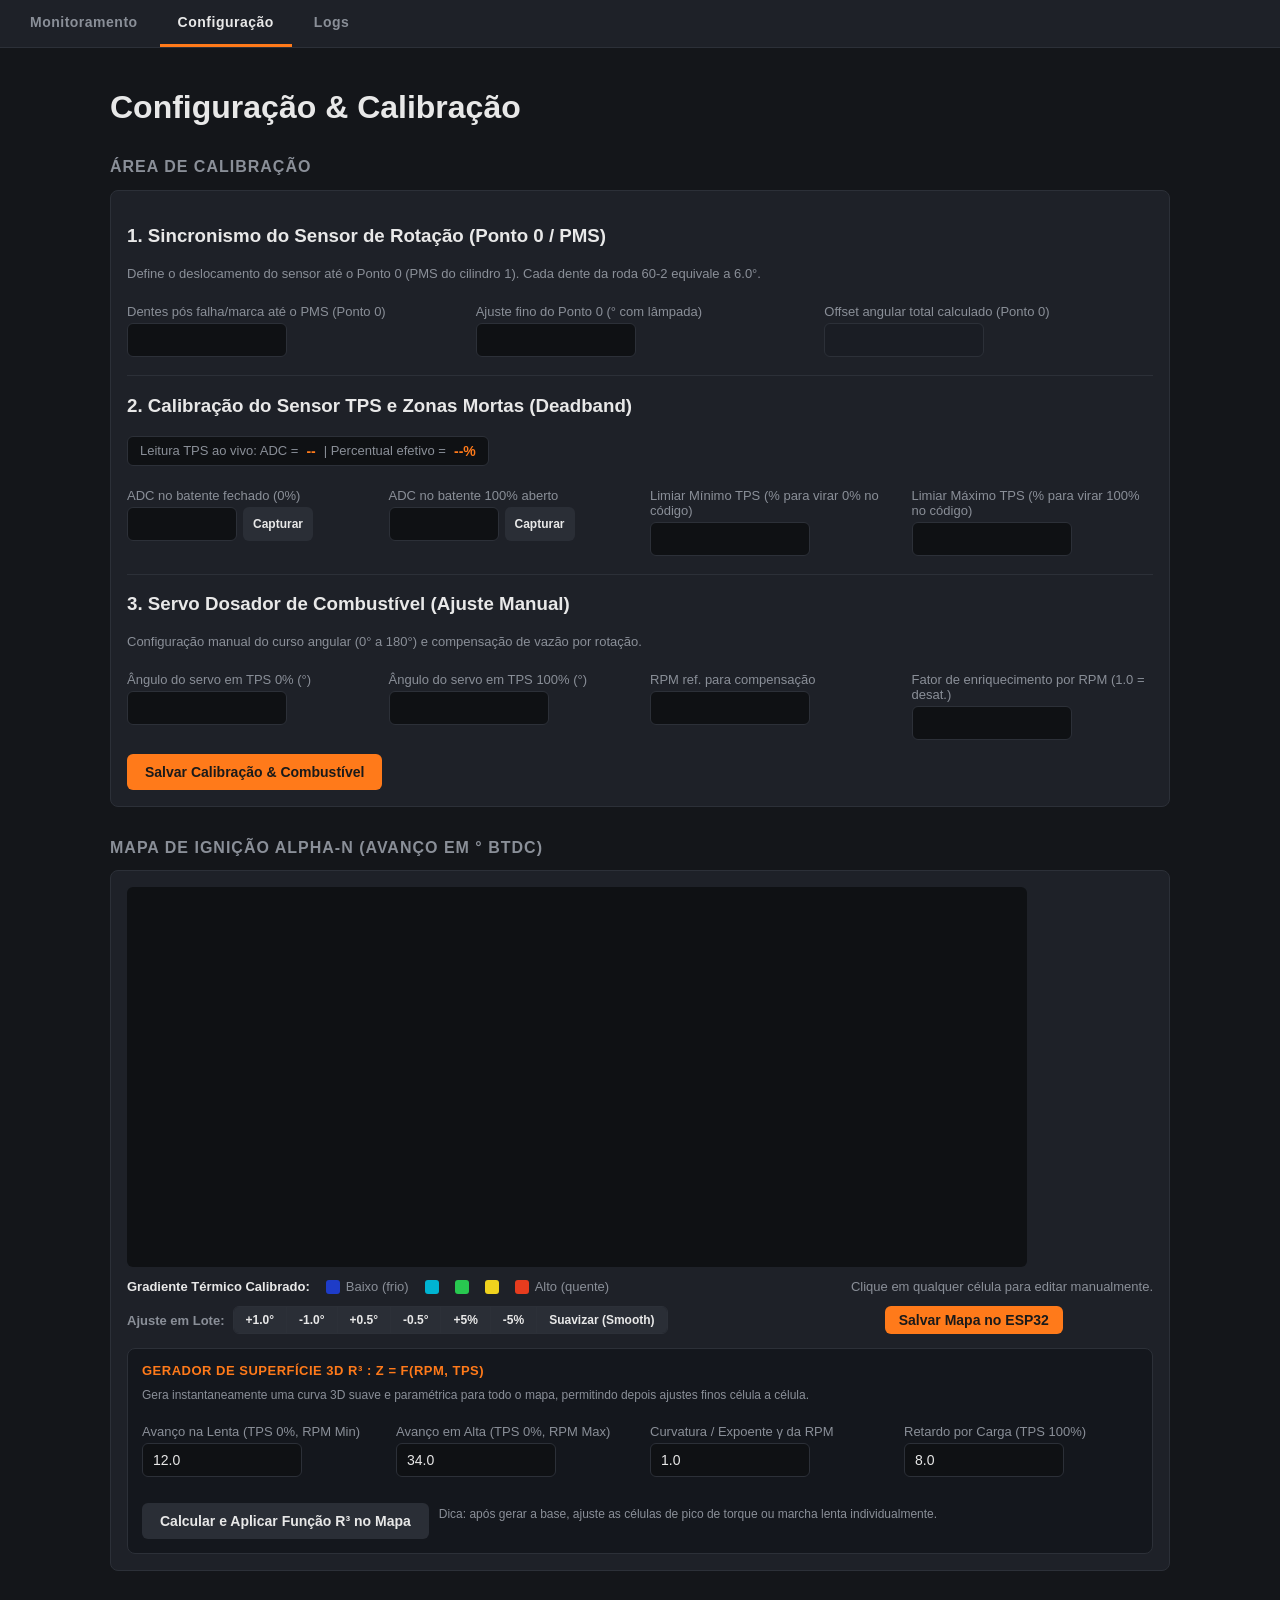
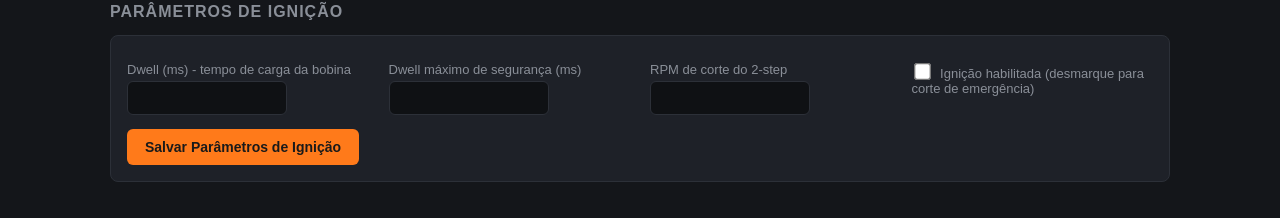
==== data/config.html @ 4c36e858 "Add files via upload" ====
<!DOCTYPE html>
<html lang="pt-BR">
<head>
<meta charset="UTF-8">
<meta name="viewport" content="width=device-width, initial-scale=1">
<title>ECU Chevette - Configuração & Calibração</title>
<link rel="stylesheet" href="style.css">
</head>
<body>
<nav>
  <a href="index.html">Monitoramento</a>
  <a href="config.html" class="active">Configuração</a>
  <a href="logs.html">Logs</a>
</nav>
<main>
  <h1>Configuração & Calibração</h1>

  <!-- ===================================================================== -->
  <!-- 1. ÁREA DE CALIBRAÇÃO DOS SENSORES E ATUADORES                       -->
  <!-- ===================================================================== -->
  <h2>Área de Calibração</h2>
  <div class="panel">
    <h3>1. Sincronismo do Sensor de Rotação (Ponto 0 / PMS)</h3>
    <p style="color:var(--text-dim); font-size:13px;">
      Define o deslocamento do sensor até o Ponto 0 (PMS do cilindro 1). Cada dente da roda 60-2 equivale a 6.0°.
    </p>
    <div class="form-grid">
      <div>
        <label>Dentes pós falha/marca até o PMS (Ponto 0)</label>
        <input type="number" step="1" id="triggerTeethOffset" oninput="updateTriggerTotal()">
      </div>
      <div>
        <label>Ajuste fino do Ponto 0 (° com lâmpada)</label>
        <input type="number" step="0.5" id="triggerFineOffsetDeg" oninput="updateTriggerTotal()">
      </div>
      <div>
        <label>Offset angular total calculado (Ponto 0)</label>
        <input type="text" id="triggerTotalDeg" readonly style="background:#1a1d24; color:var(--accent); font-weight:bold;">
      </div>
    </div>

    <hr style="border:0; border-top:1px solid var(--panel-border); margin:18px 0;">

    <h3>2. Calibração do Sensor TPS e Zonas Mortas (Deadband)</h3>
    <div class="calib-live">
      Leitura TPS ao vivo: ADC = <b id="tpsRawLive">--</b> | Percentual efetivo = <b id="tpsPctLive">--%</b>
    </div>
    <div class="form-grid">
      <div>
        <label>ADC no batente fechado (0%)</label>
        <div style="display:flex; gap:6px;">
          <input type="number" id="tpsAdcMin" style="width:110px;">
          <button type="button" class="secondary" style="margin-top:0; padding:6px 10px; font-size:12px;" onclick="captureTpsMin()">Capturar</button>
        </div>
      </div>
      <div>
        <label>ADC no batente 100% aberto</label>
        <div style="display:flex; gap:6px;">
          <input type="number" id="tpsAdcMax" style="width:110px;">
          <button type="button" class="secondary" style="margin-top:0; padding:6px 10px; font-size:12px;" onclick="captureTpsMax()">Capturar</button>
        </div>
      </div>
      <div>
        <label>Limiar Mínimo TPS (% para virar 0% no código)</label>
        <input type="number" step="0.5" id="tpsMinPercent" title="Ex: 1.0% faz leituras <= 1.0% serem tratadas como 0.0%">
      </div>
      <div>
        <label>Limiar Máximo TPS (% para virar 100% no código)</label>
        <input type="number" step="0.5" id="tpsMaxPercent" title="Ex: 99.0% faz leituras >= 99.0% serem tratadas como 100.0%">
      </div>
    </div>

    <hr style="border:0; border-top:1px solid var(--panel-border); margin:18px 0;">

    <h3>3. Servo Dosador de Combustível (Ajuste Manual)</h3>
    <p style="color:var(--text-dim); font-size:13px;">
      Configuração manual do curso angular (0° a 180°) e compensação de vazão por rotação.
    </p>
    <div class="form-grid">
      <div><label>Ângulo do servo em TPS 0% (°)</label><input type="number" id="servoAngleAtClosedThrottle"></div>
      <div><label>Ângulo do servo em TPS 100% (°)</label><input type="number" id="servoAngleAtFullThrottle"></div>
      <div><label>RPM ref. para compensação</label><input type="number" id="rpmCompensationRef"></div>
      <div><label>Fator de enriquecimento por RPM (1.0 = desat.)</label><input type="number" step="0.05" id="rpmCompensationFactor"></div>
    </div>

    <button onclick="saveCalibrationAndFuelConfig()">Salvar Calibração & Combustível</button>
    <span class="saved-msg" id="saved-calib">Calibração salva com sucesso!</span>
  </div>

  <!-- ===================================================================== -->
  <!-- 2. MAPA DE IGNIÇÃO & GERADOR DE SUPERFÍCIE R³                        -->
  <!-- ===================================================================== -->
  <h2>Mapa de Ignição Alpha-N (Avanço em ° BTDC)</h2>
  <div class="panel">
    <canvas id="mapCanvas" width="900" height="380"></canvas>
    
    <div class="legend">
      <span style="font-weight:600; color:var(--text);">Gradiente Térmico Calibrado:</span>
      <span><i style="background:rgb(30,60,200)"></i> Baixo (frio)</span>
      <span><i style="background:rgb(0,180,210)"></i></span>
      <span><i style="background:rgb(40,200,80)"></i></span>
      <span><i style="background:rgb(240,210,30)"></i></span>
      <span><i style="background:rgb(230,60,30)"></i> Alto (quente)</span>
      <span style="margin-left:auto; color:var(--text-dim);">Clique em qualquer célula para editar manualmente.</span>
    </div>

    <!-- Barra de Ferramentas e Ajuste em Lote -->
    <div class="map-toolbar">
      <span style="font-size:13px; color:var(--text-dim); font-weight:600;">Ajuste em Lote:</span>
      <div class="btn-group">
        <button type="button" onclick="applyTableDelta(1.0)">+1.0°</button>
        <button type="button" onclick="applyTableDelta(-1.0)">-1.0°</button>
        <button type="button" onclick="applyTableDelta(0.5)">+0.5°</button>
        <button type="button" onclick="applyTableDelta(-0.5)">-0.5°</button>
        <button type="button" onclick="applyTableFactor(1.05)">+5%</button>
        <button type="button" onclick="applyTableFactor(0.95)">-5%</button>
        <button type="button" onclick="applyTableSmooth()">Suavizar (Smooth)</button>
      </div>
      <button type="button" style="margin-top:0; padding:6px 14px; margin-left:auto;" onclick="saveMapToServer()">Salvar Mapa no ESP32</button>
      <span class="saved-msg" id="saved-map">Mapa salvo!</span>
    </div>

    <!-- Gerador de Superfície R³ Paramétrica -->
    <div class="generator-box">
      <h4>Gerador de Superfície 3D R³ : z = f(RPM, TPS)</h4>
      <p style="color:var(--text-dim); font-size:12px; margin-top:0;">
        Gera instantaneamente uma curva 3D suave e paramétrica para todo o mapa, permitindo depois ajustes finos célula a célula.
      </p>
      <div class="form-grid">
        <div><label>Avanço na Lenta (TPS 0%, RPM Min)</label><input type="number" step="0.5" id="r3_idleAdv" value="12.0"></div>
        <div><label>Avanço em Alta (TPS 0%, RPM Max)</label><input type="number" step="0.5" id="r3_maxAdv" value="34.0"></div>
        <div><label>Curvatura / Expoente &gamma; da RPM</label><input type="number" step="0.1" id="r3_gamma" value="1.0" title="1.0=linear, <1.0=avanço mais rápido em baixa, >1.0=avanço concentrado em alta"></div>
        <div><label>Retardo por Carga (TPS 100%)</label><input type="number" step="0.5" id="r3_tpsRetard" value="8.0" title="Graus a menos sob plena carga/pé no fundo"></div>
      </div>
      <div style="margin-top:12px; display:flex; gap:10px; align-items:center;">
        <button type="button" class="secondary" onclick="generateAndApplyR3()">Calcular e Aplicar Função R³ no Mapa</button>
        <span style="font-size:12px; color:var(--text-dim);">Dica: após gerar a base, ajuste as células de pico de torque ou marcha lenta individualmente.</span>
      </div>
    </div>
  </div>

  <!-- ===================================================================== -->
  <!-- 3. PARÂMETROS GERAIS DE IGNIÇÃO                                      -->
  <!-- ===================================================================== -->
  <h2>Parâmetros de Ignição</h2>
  <div class="panel">
    <div class="form-grid">
      <div>
        <label>Dwell (ms) - tempo de carga da bobina</label>
        <input type="number" step="0.1" id="dwellMs">
      </div>
      <div>
        <label>Dwell máximo de segurança (ms)</label>
        <input type="number" step="0.5" id="maxDwellMs">
      </div>
      <div>
        <label>RPM de corte do 2-step</label>
        <input type="number" step="50" id="twoStepRpm">
      </div>
      <div>
        <label><input type="checkbox" id="ignitionEnabled"> Ignição habilitada (desmarque para corte de emergência)</label>
      </div>
    </div>
    <button onclick="saveIgnitionConfig()">Salvar Parâmetros de Ignição</button>
    <span class="saved-msg" id="saved-ign">Salvo!</span>
  </div>
</main>

<script src="app.js"></script>
<script>
let mapData = null;
let liveTpsRaw = 0;

function loadMap() {
  fetchJSON('/api/map').then(d => {
    mapData = d;
    renderMap();
  });
}

function renderMap() {
  if (!mapData) return;
  const canvas = document.getElementById('mapCanvas');
  drawHeatmap(canvas, mapData.rpmAxis, mapData.tpsAxis, mapData.table, {
    minVal: 5.0,
    maxVal: 45.0,
    onCellClick: (row, col, current) => {
      const val = prompt(`Avanço para TPS ${mapData.tpsAxis[row].toFixed(0)}% / RPM ${mapData.rpmAxis[col].toFixed(0)}:`, current.toFixed(1));
      if (val === null) return;
      const num = parseFloat(val.replace(',', '.'));
      if (isNaN(num)) return;
      mapData.table[row][col] = num;
      renderMap();
      postJSON('/api/map', { row, col, value: num });
    }
  });
}

function updateTriggerTotal() {
  const teeth = parseInt(document.getElementById('triggerTeethOffset').value) || 0;
  const fine = parseFloat(document.getElementById('triggerFineOffsetDeg').value) || 0;
  const total = (teeth * 6.0) + fine;
  document.getElementById('triggerTotalDeg').value = `${total.toFixed(1)}° (${teeth} dentes × 6° + ${fine.toFixed(1)}°)`;
}

function captureTpsMin() {
  document.getElementById('tpsAdcMin').value = liveTpsRaw;
}

function captureTpsMax() {
  document.getElementById('tpsAdcMax').value = liveTpsRaw;
}

function applyTableDelta(delta) {
  if (!mapData) return;
  mapData.table = modifyTableDelta(mapData.table, delta);
  renderMap();
}

function applyTableFactor(factor) {
  if (!mapData) return;
  mapData.table = modifyTableFactor(mapData.table, factor);
  renderMap();
}

function applyTableSmooth() {
  if (!mapData) return;
  mapData.table = smoothTable(mapData.table);
  renderMap();
}

function generateAndApplyR3() {
  if (!mapData) return;
  const params = {
    idleAdvance: parseFloat(document.getElementById('r3_idleAdv').value) || 12.0,
    maxAdvance: parseFloat(document.getElementById('r3_maxAdv').value) || 34.0,
    rpmGamma: parseFloat(document.getElementById('r3_gamma').value) || 1.0,
    tpsRetard: parseFloat(document.getElementById('r3_tpsRetard').value) || 8.0
  };
  mapData.table = generateR3Surface(mapData.rpmAxis, mapData.tpsAxis, params);
  renderMap();
}

function saveMapToServer() {
  if (!mapData) return;
  postJSON('/api/map', { table: mapData.table }).then(() => {
    flashSaved('saved-map');
  });
}

function loadConfig() {
  fetchJSON('/api/config').then(c => {
    document.getElementById('dwellMs').value = c.dwellMs;
    document.getElementById('maxDwellMs').value = c.maxDwellMs;
    document.getElementById('twoStepRpm').value = c.twoStepRpm;
    document.getElementById('ignitionEnabled').checked = c.ignitionEnabled;

    document.getElementById('triggerTeethOffset').value = c.triggerTeethOffset !== undefined ? c.triggerTeethOffset : 14;
    document.getElementById('triggerFineOffsetDeg').value = c.triggerFineOffsetDeg !== undefined ? c.triggerFineOffsetDeg : 0.0;
    updateTriggerTotal();

    document.getElementById('tpsAdcMin').value = c.tpsAdcMin;
    document.getElementById('tpsAdcMax').value = c.tpsAdcMax;
    document.getElementById('tpsMinPercent').value = c.tpsMinPercent !== undefined ? c.tpsMinPercent : 1.0;
    document.getElementById('tpsMaxPercent').value = c.tpsMaxPercent !== undefined ? c.tpsMaxPercent : 99.0;

    document.getElementById('servoAngleAtClosedThrottle').value = c.servoAngleAtClosedThrottle;
    document.getElementById('servoAngleAtFullThrottle').value = c.servoAngleAtFullThrottle;
    document.getElementById('rpmCompensationRef').value = c.rpmCompensationRef;
    document.getElementById('rpmCompensationFactor').value = c.rpmCompensationFactor;
  });
}

function saveCalibrationAndFuelConfig() {
  const teeth = parseInt(document.getElementById('triggerTeethOffset').value) || 14;
  const fine = parseFloat(document.getElementById('triggerFineOffsetDeg').value) || 0;
  const total = (teeth * 6.0) + fine;

  postJSON('/api/config', {
    triggerTeethOffset: teeth,
    triggerFineOffsetDeg: fine,
    triggerOffsetDeg: total,
    tpsAdcMin: parseInt(document.getElementById('tpsAdcMin').value),
    tpsAdcMax: parseInt(document.getElementById('tpsAdcMax').value),
    tpsMinPercent: parseFloat(document.getElementById('tpsMinPercent').value),
    tpsMaxPercent: parseFloat(document.getElementById('tpsMaxPercent').value),
    servoAngleAtClosedThrottle: parseInt(document.getElementById('servoAngleAtClosedThrottle').value),
    servoAngleAtFullThrottle: parseInt(document.getElementById('servoAngleAtFullThrottle').value),
    rpmCompensationRef: parseFloat(document.getElementById('rpmCompensationRef').value),
    rpmCompensationFactor: parseFloat(document.getElementById('rpmCompensationFactor').value)
  }).then(() => flashSaved('saved-calib'));
}

function saveIgnitionConfig() {
  postJSON('/api/config', {
    dwellMs: parseFloat(document.getElementById('dwellMs').value),
    maxDwellMs: parseFloat(document.getElementById('maxDwellMs').value),
    twoStepRpm: parseFloat(document.getElementById('twoStepRpm').value),
    ignitionEnabled: document.getElementById('ignitionEnabled').checked
  }).then(() => flashSaved('saved-ign'));
}

loadMap();
loadConfig();

connectStatusSocket(function (d) {
  liveTpsRaw = d.tpsRaw;
  document.getElementById('tpsRawLive').textContent = d.tpsRaw;
  document.getElementById('tpsPctLive').textContent = d.tps.toFixed(1) + '%';
});
</script>
</body>
</html>
---- data/style.css ----
:root {
  --bg: #14161a;
  --panel: #1e2128;
  --panel-border: #2c3038;
  --text: #e8e8e8;
  --text-dim: #8a8f98;
  --accent: #ff7a1a;
  --ok: #3ddc84;
  --warn: #ffcc00;
  --danger: #ff4d4d;
}

* { box-sizing: border-box; }

body {
  margin: 0;
  background: var(--bg);
  color: var(--text);
  font-family: 'Segoe UI', Roboto, Arial, sans-serif;
}

nav {
  display: flex;
  gap: 4px;
  background: var(--panel);
  border-bottom: 1px solid var(--panel-border);
  padding: 0 12px;
}

nav a {
  color: var(--text-dim);
  text-decoration: none;
  padding: 14px 18px;
  font-weight: 600;
  font-size: 14px;
  letter-spacing: 0.5px;
  border-bottom: 3px solid transparent;
}

nav a.active {
  color: var(--text);
  border-bottom: 3px solid var(--accent);
}

main {
  padding: 20px;
  max-width: 1100px;
  margin: 0 auto;
}

h1, h2, h3 { color: var(--text); }
h2 { font-size: 16px; text-transform: uppercase; letter-spacing: 1px; color: var(--text-dim); margin-top: 32px; }

.panel {
  background: var(--panel);
  border: 1px solid var(--panel-border);
  border-radius: 8px;
  padding: 16px;
  margin-bottom: 16px;
}

.gauges {
  display: grid;
  grid-template-columns: repeat(auto-fit, minmax(180px, 1fr));
  gap: 14px;
}

.gauge {
  background: var(--panel);
  border: 1px solid var(--panel-border);
  border-radius: 10px;
  padding: 18px;
  text-align: center;
}

.gauge .value {
  font-size: 42px;
  font-weight: 700;
  color: var(--accent);
  font-variant-numeric: tabular-nums;
}

.gauge .label {
  color: var(--text-dim);
  font-size: 13px;
  text-transform: uppercase;
  letter-spacing: 1px;
  margin-top: 4px;
}

.status-row {
  display: flex;
  gap: 10px;
  margin-top: 16px;
  flex-wrap: wrap;
}

.badge {
  padding: 6px 12px;
  border-radius: 20px;
  font-size: 13px;
  font-weight: 600;
  background: #2a2e36;
  color: var(--text-dim);
}
.badge.ok { background: rgba(61,220,132,0.15); color: var(--ok); }
.badge.danger { background: rgba(255,77,77,0.15); color: var(--danger); }
.badge.warn { background: rgba(255,204,0,0.15); color: var(--warn); }

label { display: block; font-size: 13px; color: var(--text-dim); margin: 10px 0 4px; }
input[type=number], input[type=text] {
  background: #0f1114;
  border: 1px solid var(--panel-border);
  color: var(--text);
  padding: 8px 10px;
  border-radius: 6px;
  width: 160px;
  font-size: 14px;
}
input[type=checkbox] { transform: scale(1.3); margin-right: 8px; }

.form-grid {
  display: grid;
  grid-template-columns: repeat(auto-fit, minmax(200px, 1fr));
  gap: 8px 20px;
}

button {
  background: var(--accent);
  color: #1a1a1a;
  border: none;
  padding: 10px 18px;
  border-radius: 6px;
  font-weight: 700;
  cursor: pointer;
  margin-top: 14px;
  font-size: 14px;
}
button:hover { filter: brightness(1.1); }
button.secondary { background: #2a2e36; color: var(--text); }

.saved-msg {
  color: var(--ok);
  font-size: 13px;
  margin-left: 12px;
  opacity: 0;
  transition: opacity 0.3s;
}
.saved-msg.show { opacity: 1; }

canvas { max-width: 100%; background: #0f1114; border-radius: 6px; }

.map-hint {
  font-size: 13px;
  color: var(--text-dim);
  margin-top: 8px;
}

.legend { display: flex; gap: 16px; margin-top: 8px; font-size: 13px; align-items: center; }
.legend span { display: inline-flex; align-items: center; gap: 6px; color: var(--text-dim); }
.legend i { width: 14px; height: 14px; border-radius: 3px; display: inline-block; }

/* ---- Ferramentas do Mapa & Gerador R³ ---- */
.map-toolbar {
  display: flex;
  flex-wrap: wrap;
  gap: 8px;
  margin-top: 12px;
  align-items: center;
}

.btn-group {
  display: inline-flex;
  border-radius: 6px;
  overflow: hidden;
  border: 1px solid var(--panel-border);
}

.btn-group button {
  margin-top: 0;
  border-radius: 0;
  padding: 6px 12px;
  font-size: 12px;
  background: #2a2e36;
  color: var(--text);
  border-right: 1px solid var(--panel-border);
}
.btn-group button:last-child { border-right: none; }
.btn-group button:hover { background: #353a44; }

.generator-box {
  background: #14171d;
  border: 1px solid var(--panel-border);
  border-radius: 8px;
  padding: 14px;
  margin-top: 14px;
}
.generator-box h4 {
  margin: 0 0 10px 0;
  color: var(--accent);
  font-size: 13px;
  text-transform: uppercase;
  letter-spacing: 0.5px;
}

.calib-live {
  display: inline-flex;
  align-items: center;
  gap: 8px;
  background: #0f1114;
  padding: 6px 12px;
  border-radius: 6px;
  border: 1px solid var(--panel-border);
  font-size: 13px;
  color: var(--text-dim);
  margin-bottom: 12px;
}
.calib-live b { color: var(--accent); font-size: 14px; }

/* ---- Ilustração de ordem de disparo (monitor em tempo real) ---- */
.firing-order { padding: 10px 0 4px; }

.cyl-row {
  display: flex;
  gap: 14px;
  justify-content: center;
}

.cylinder {
  width: 70px;
  height: 90px;
  border-radius: 8px;
  background: #0f1114;
  border: 3px solid var(--panel-border);
  display: flex;
  align-items: center;
  justify-content: center;
  font-size: 26px;
  font-weight: 700;
  color: var(--text-dim);
  transition: background 0.08s linear, border-color 0.08s linear, color 0.08s linear;
}

/* flash de disparo: aplicado por JS por ~180ms a cada centelha */
.cylinder.firing {
  background: var(--accent);
  border-color: var(--accent);
  color: #1a1a1a;
  box-shadow: 0 0 22px 4px rgba(255, 122, 26, 0.7);
}

.coil-row {
  display: flex;
  gap: 14px;
  justify-content: center;
  margin-top: 10px;
}

.coil-brace {
  flex: 1;
  text-align: center;
  padding: 6px 4px;
  border-radius: 6px;
  border: 2px dashed var(--panel-border);
  font-size: 12px;
  color: var(--text-dim);
  transition: border-color 0.15s linear, color 0.15s linear;
}

/* contorno pulsando enquanto a bobina está em dwell (carregando) */
.coil-brace.charging {
  border-color: var(--warn);
  color: var(--warn);
  border-style: solid;
  animation: coil-pulse 0.5s ease-in-out infinite alternate;
}

@keyframes coil-pulse {
  from { opacity: 0.55; }
  to   { opacity: 1; }
}
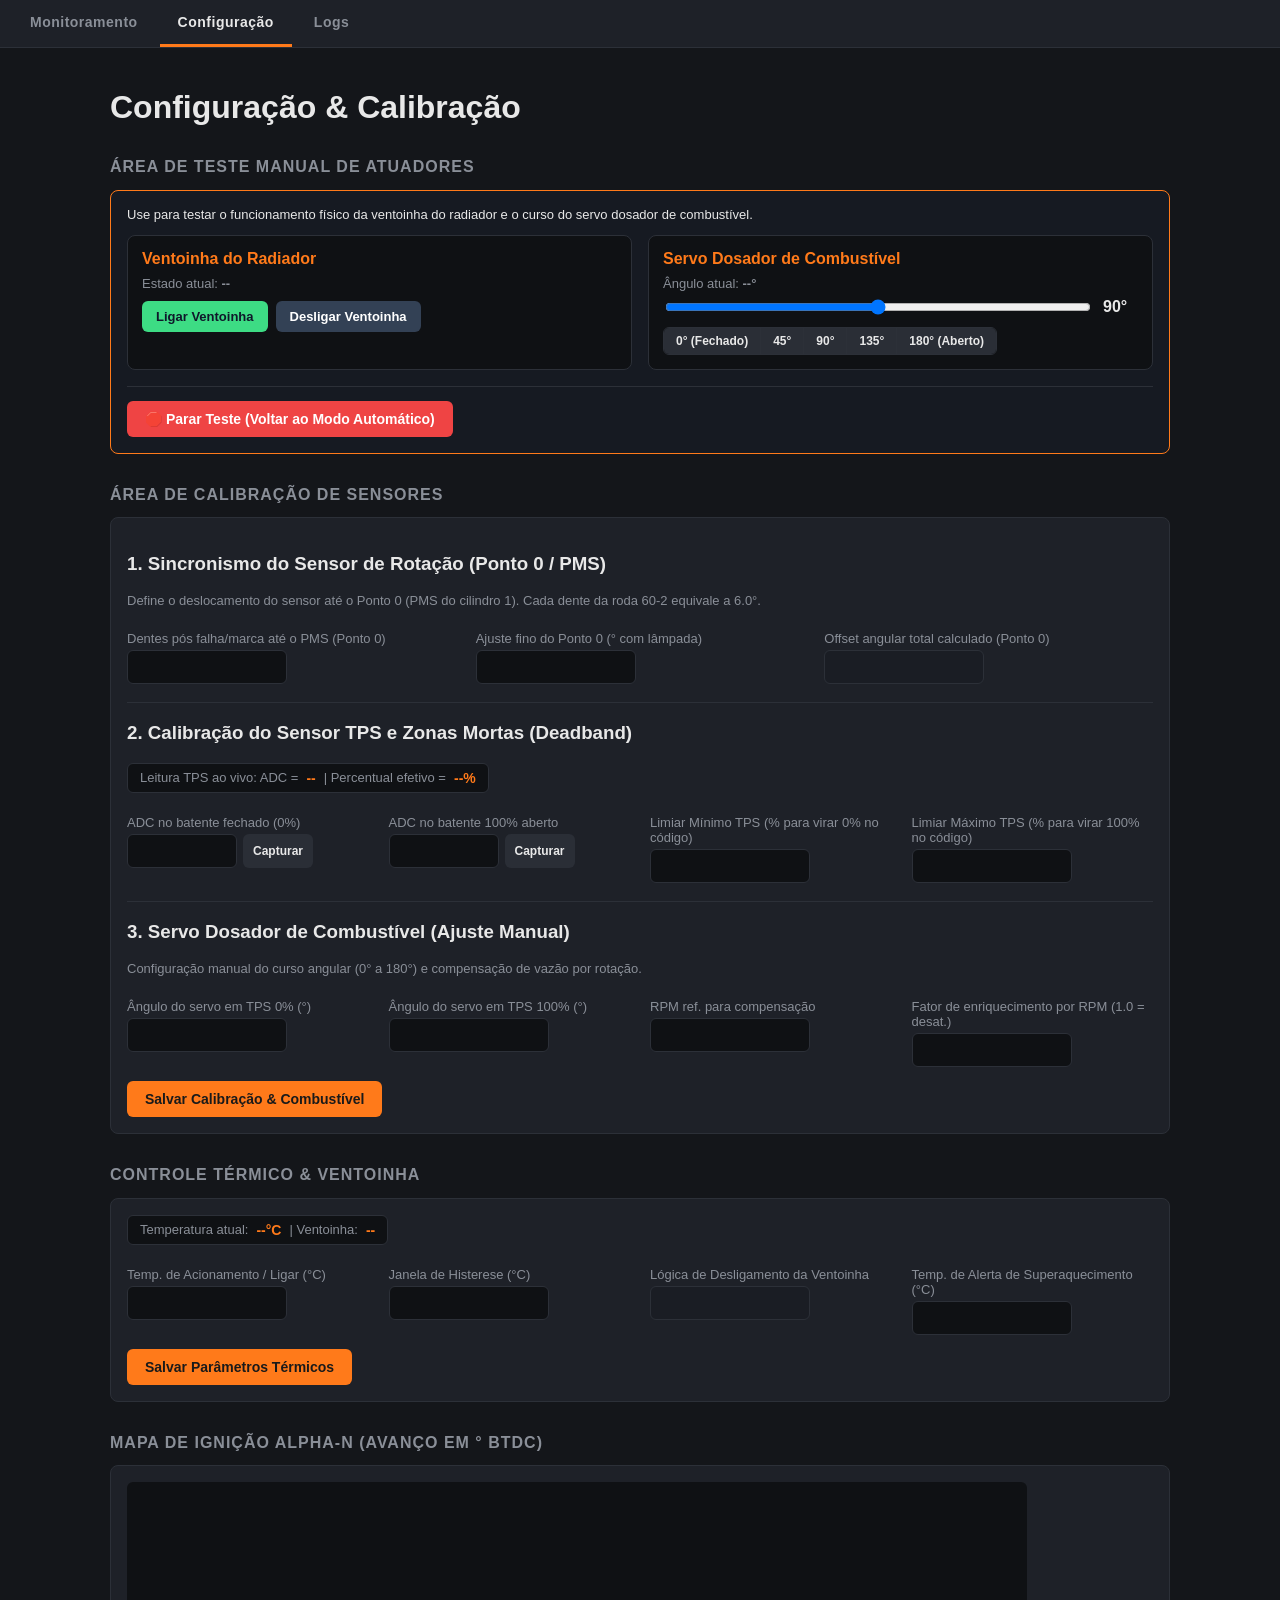
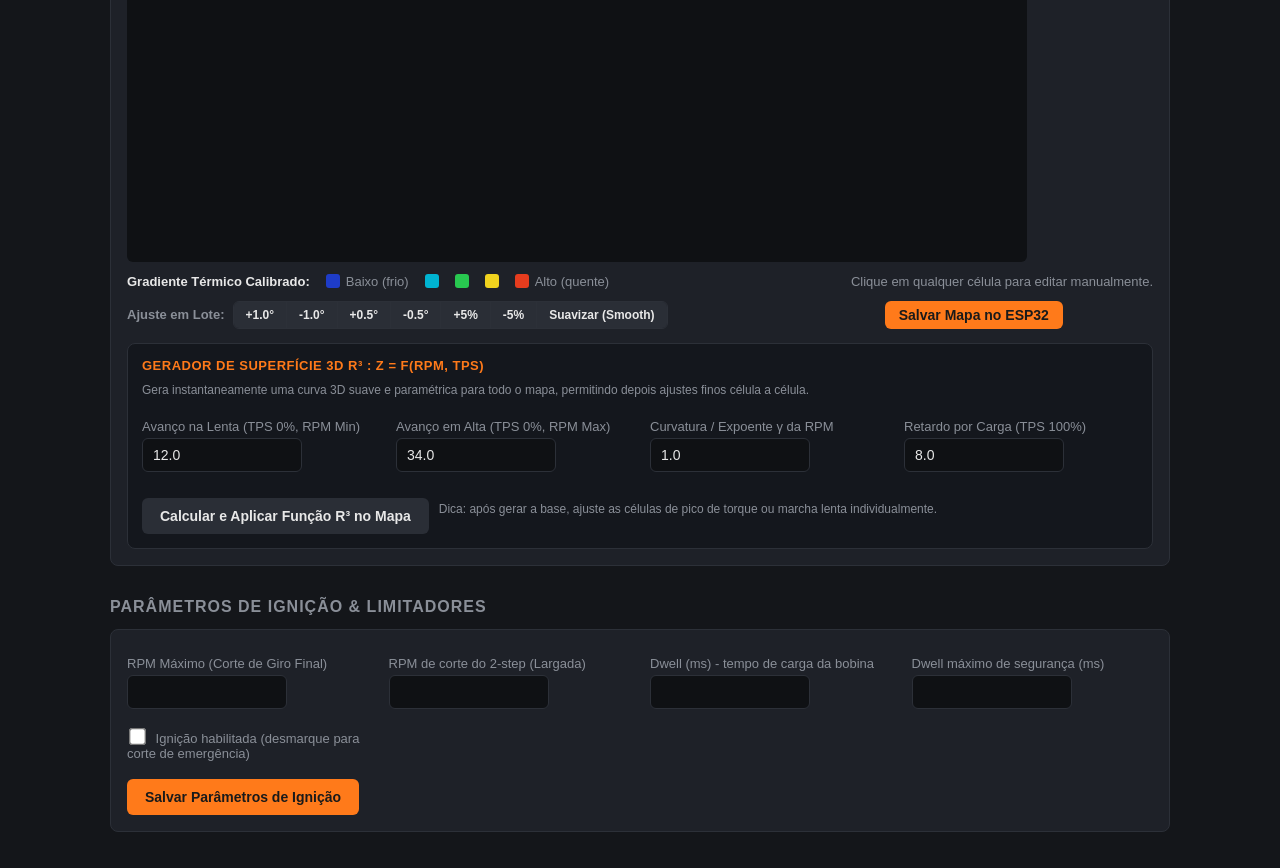
==== commit c24b3b4f: "initial commit" ====
--- a/data/config.html
+++ b/data/config.html
@@ -16,9 +16,57 @@
   <h1>Configuração & Calibração</h1>
 
   <!-- ===================================================================== -->
+  <!-- ÁREA DE TESTE MANUAL DE ATUADORES (OVERRIDE)                          -->
+  <!-- ===================================================================== -->
+  <h2>Área de Teste Manual de Atuadores</h2>
+  <div class="panel" style="border: 1px solid var(--accent); background: #161a22;">
+    <p style="color:var(--text); font-size:13px; margin-top:0;">
+      Use para testar o funcionamento físico da ventoinha do radiador e o curso do servo dosador de combustível.
+    </p>
+
+    <div class="test-grid">
+      <!-- Teste Ventoinha -->
+      <div class="test-card">
+        <h4 style="margin:0 0 8px 0; color:var(--accent);">Ventoinha do Radiador</h4>
+        <div style="font-size:13px; color:var(--text-dim); margin-bottom:10px;">
+          Estado atual: <b id="testFanStateLive">--</b>
+        </div>
+        <div style="display:flex; gap:8px; flex-wrap:wrap;">
+          <button type="button" class="btn-test on" onclick="testFan(1)">Ligar Ventoinha</button>
+          <button type="button" class="btn-test off" onclick="testFan(0)">Desligar Ventoinha</button>
+        </div>
+      </div>
+
+      <!-- Teste Servo Dosador -->
+      <div class="test-card">
+        <h4 style="margin:0 0 8px 0; color:var(--accent);">Servo Dosador de Combustível</h4>
+        <div style="font-size:13px; color:var(--text-dim); margin-bottom:6px;">
+          Ângulo atual: <b id="testServoAngleLive">--°</b>
+        </div>
+        <div style="display:flex; align-items:center; gap:10px; margin-bottom:10px;">
+          <input type="range" id="servoTestSlider" min="0" max="180" value="90" style="flex:1;" oninput="testServoSlider(this.value)">
+          <span id="servoSliderVal" style="font-weight:bold; min-width:35px;">90°</span>
+        </div>
+        <div class="btn-group">
+          <button type="button" onclick="testServo(0)">0° (Fechado)</button>
+          <button type="button" onclick="testServo(45)">45°</button>
+          <button type="button" onclick="testServo(90)">90°</button>
+          <button type="button" onclick="testServo(135)">135°</button>
+          <button type="button" onclick="testServo(180)">180° (Aberto)</button>
+        </div>
+      </div>
+    </div>
+
+    <div style="margin-top:16px; display:flex; align-items:center; gap:12px; border-top:1px solid var(--panel-border); padding-top:14px;">
+      <button type="button" class="btn-stop-test" onclick="stopAllTests()">🛑 Parar Teste (Voltar ao Modo Automático)</button>
+      <span class="saved-msg" id="saved-test">Modo Automático Restaurado!</span>
+    </div>
+  </div>
+
+  <!-- ===================================================================== -->
   <!-- 1. ÁREA DE CALIBRAÇÃO DOS SENSORES E ATUADORES                       -->
   <!-- ===================================================================== -->
-  <h2>Área de Calibração</h2>
+  <h2>Área de Calibração de Sensores</h2>
   <div class="panel">
     <h3>1. Sincronismo do Sensor de Rotação (Ponto 0 / PMS)</h3>
     <p style="color:var(--text-dim); font-size:13px;">
@@ -88,7 +136,37 @@
   </div>
 
   <!-- ===================================================================== -->
-  <!-- 2. MAPA DE IGNIÇÃO & GERADOR DE SUPERFÍCIE R³                        -->
+  <!-- 2. CONTROLE TÉRMICO E VENTOINHA                                       -->
+  <!-- ===================================================================== -->
+  <h2>Controle Térmico & Ventoinha</h2>
+  <div class="panel">
+    <div class="calib-live">
+      Temperatura atual: <b id="tempLive">--°C</b> | Ventoinha: <b id="fanStateLive">--</b>
+    </div>
+    <div class="form-grid">
+      <div>
+        <label>Temp. de Acionamento / Ligar (°C)</label>
+        <input type="number" step="1" id="fanTargetTemp" oninput="updateFanHysteresisInfo()">
+      </div>
+      <div>
+        <label>Janela de Histerese (°C)</label>
+        <input type="number" step="0.5" id="fanHysteresis" oninput="updateFanHysteresisInfo()" title="Graus abaixo da temperatura de ligar para desligar">
+      </div>
+      <div>
+        <label>Lógica de Desligamento da Ventoinha</label>
+        <input type="text" id="fanOffCalcInfo" readonly style="background:#1a1d24; color:var(--ok); font-weight:bold;">
+      </div>
+      <div>
+        <label>Temp. de Alerta de Superaquecimento (°C)</label>
+        <input type="number" step="1" id="overheatTemp" title="Pisca a tela em vermelho no LCD">
+      </div>
+    </div>
+    <button onclick="saveThermalConfig()">Salvar Parâmetros Térmicos</button>
+    <span class="saved-msg" id="saved-therm">Salvo!</span>
+  </div>
+
+  <!-- ===================================================================== -->
+  <!-- 3. MAPA DE IGNIÇÃO & GERADOR DE SUPERFÍCIE R³                        -->
   <!-- ===================================================================== -->
   <h2>Mapa de Ignição Alpha-N (Avanço em ° BTDC)</h2>
   <div class="panel">
@@ -140,22 +218,26 @@
   </div>
 
   <!-- ===================================================================== -->
-  <!-- 3. PARÂMETROS GERAIS DE IGNIÇÃO                                      -->
-  <!-- ===================================================================== -->
-  <h2>Parâmetros de Ignição</h2>
+  <!-- 4. PARÂMETROS GERAIS DE IGNIÇÃO & LIMITADOR                          -->
+  <!-- ===================================================================== -->
+  <h2>Parâmetros de Ignição & Limitadores</h2>
   <div class="panel">
     <div class="form-grid">
       <div>
+        <label>RPM Máximo (Corte de Giro Final)</label>
+        <input type="number" step="50" id="maxRpm" title="Hard cut de segurança">
+      </div>
+      <div>
+        <label>RPM de corte do 2-step (Largada)</label>
+        <input type="number" step="50" id="twoStepRpm">
+      </div>
+      <div>
         <label>Dwell (ms) - tempo de carga da bobina</label>
         <input type="number" step="0.1" id="dwellMs">
       </div>
       <div>
         <label>Dwell máximo de segurança (ms)</label>
         <input type="number" step="0.5" id="maxDwellMs">
-      </div>
-      <div>
-        <label>RPM de corte do 2-step</label>
-        <input type="number" step="50" id="twoStepRpm">
       </div>
       <div>
         <label><input type="checkbox" id="ignitionEnabled"> Ignição habilitada (desmarque para corte de emergência)</label>
@@ -248,12 +330,47 @@
   });
 }
 
+// ---- Funções de Teste de Atuadores ----
+function testFan(state) {
+  postJSON('/api/actuator/test', { fan: state });
+}
+
+function testServo(angle) {
+  document.getElementById('servoTestSlider').value = angle;
+  document.getElementById('servoSliderVal').textContent = angle + '°';
+  postJSON('/api/actuator/test', { servo: angle });
+}
+
+function testServoSlider(angle) {
+  document.getElementById('servoSliderVal').textContent = angle + '°';
+  postJSON('/api/actuator/test', { servo: parseInt(angle) });
+}
+
+function stopAllTests() {
+  postJSON('/api/actuator/test', { stop: true }).then(() => {
+    flashSaved('saved-test');
+  });
+}
+
+function updateFanHysteresisInfo() {
+  const target = parseFloat(document.getElementById('fanTargetTemp').value) || 92;
+  const hyst = parseFloat(document.getElementById('fanHysteresis').value) || 5;
+  const offTemp = (target - hyst).toFixed(1);
+  document.getElementById('fanOffCalcInfo').value = `Desliga aos ${offTemp}°C (${target}° - ${hyst}°)`;
+}
+
 function loadConfig() {
   fetchJSON('/api/config').then(c => {
+    document.getElementById('maxRpm').value = c.maxRpm !== undefined ? c.maxRpm : 7000;
     document.getElementById('dwellMs').value = c.dwellMs;
     document.getElementById('maxDwellMs').value = c.maxDwellMs;
     document.getElementById('twoStepRpm').value = c.twoStepRpm;
     document.getElementById('ignitionEnabled').checked = c.ignitionEnabled;
+
+    document.getElementById('fanTargetTemp').value = c.fanTargetTemp !== undefined ? c.fanTargetTemp : (c.fanOnTemp !== undefined ? c.fanOnTemp : 92);
+    document.getElementById('fanHysteresis').value = c.fanHysteresis !== undefined ? c.fanHysteresis : 5;
+    updateFanHysteresisInfo();
+    document.getElementById('overheatTemp').value = c.overheatTemp !== undefined ? c.overheatTemp : 100;
 
     document.getElementById('triggerTeethOffset').value = c.triggerTeethOffset !== undefined ? c.triggerTeethOffset : 14;
     document.getElementById('triggerFineOffsetDeg').value = c.triggerFineOffsetDeg !== undefined ? c.triggerFineOffsetDeg : 0.0;
@@ -291,8 +408,17 @@
   }).then(() => flashSaved('saved-calib'));
 }
 
+function saveThermalConfig() {
+  postJSON('/api/config', {
+    fanTargetTemp: parseFloat(document.getElementById('fanTargetTemp').value),
+    fanHysteresis: parseFloat(document.getElementById('fanHysteresis').value),
+    overheatTemp: parseFloat(document.getElementById('overheatTemp').value)
+  }).then(() => flashSaved('saved-therm'));
+}
+
 function saveIgnitionConfig() {
   postJSON('/api/config', {
+    maxRpm: parseFloat(document.getElementById('maxRpm').value),
     dwellMs: parseFloat(document.getElementById('dwellMs').value),
     maxDwellMs: parseFloat(document.getElementById('maxDwellMs').value),
     twoStepRpm: parseFloat(document.getElementById('twoStepRpm').value),
@@ -307,6 +433,12 @@
   liveTpsRaw = d.tpsRaw;
   document.getElementById('tpsRawLive').textContent = d.tpsRaw;
   document.getElementById('tpsPctLive').textContent = d.tps.toFixed(1) + '%';
+  document.getElementById('tempLive').textContent = d.temp.toFixed(1) + '°C';
+  document.getElementById('fanStateLive').textContent = d.fanOn ? 'LIGADA' : 'DESLIGADA';
+  
+  // Test info
+  document.getElementById('testFanStateLive').textContent = (d.fanOn ? 'LIGADA' : 'DESLIGADA') + (d.fanOverride !== -1 ? ' [MODO TESTE FORÇADO]' : ' [AUTOMÁTICO]');
+  document.getElementById('testServoAngleLive').textContent = d.servoAngle + '°' + (d.servoOverride !== -1 ? ' [MODO TESTE FORÇADO]' : ' [AUTOMÁTICO]');
 });
 </script>
 </body>
--- a/data/style.css
+++ b/data/style.css
@@ -279,3 +279,74 @@
   from { opacity: 0.55; }
   to   { opacity: 1; }
 }
+
+/* ---- Alertas de Emergência / Banners ---- */
+.alert-banner {
+  background: rgba(255, 77, 77, 0.2);
+  border: 2px solid var(--danger);
+  color: #ff8080;
+  padding: 12px 18px;
+  border-radius: 8px;
+  margin-bottom: 16px;
+  font-size: 14px;
+  animation: banner-pulse 0.8s ease-in-out infinite alternate;
+}
+.alert-banner.warn-banner {
+  background: rgba(255, 204, 0, 0.2);
+  border-color: var(--warn);
+  color: #ffe066;
+}
+
+@keyframes banner-pulse {
+  from { box-shadow: 0 0 5px rgba(255, 77, 77, 0.3); }
+  to   { box-shadow: 0 0 18px rgba(255, 77, 77, 0.8); }
+}
+
+.badge.warn-pulse {
+  background: var(--warn);
+  color: #111;
+  font-weight: 800;
+  box-shadow: 0 0 12px rgba(255, 204, 0, 0.8);
+  animation: badge-blink 0.4s ease-in-out infinite alternate;
+}
+
+@keyframes badge-blink {
+  from { opacity: 0.7; }
+  to   { opacity: 1.0; }
+}
+
+/* ---- Painel de Teste de Atuadores ---- */
+.test-grid {
+  display: grid;
+  grid-template-columns: repeat(auto-fit, minmax(280px, 1fr));
+  gap: 16px;
+}
+
+.test-card {
+  background: #0f1114;
+  border: 1px solid var(--panel-border);
+  border-radius: 8px;
+  padding: 14px;
+}
+
+.btn-test {
+  padding: 8px 14px;
+  font-size: 13px;
+  margin-top: 0;
+  border-radius: 6px;
+}
+.btn-test.on { background: var(--ok); color: #0f172a; }
+.btn-test.off { background: #334155; color: #fff; }
+
+.btn-stop-test {
+  background: #ef4444;
+  color: #ffffff;
+  font-size: 14px;
+  padding: 10px 18px;
+  margin-top: 0;
+  border-radius: 6px;
+  font-weight: bold;
+}
+.btn-stop-test:hover {
+  background: #dc2626;
+}
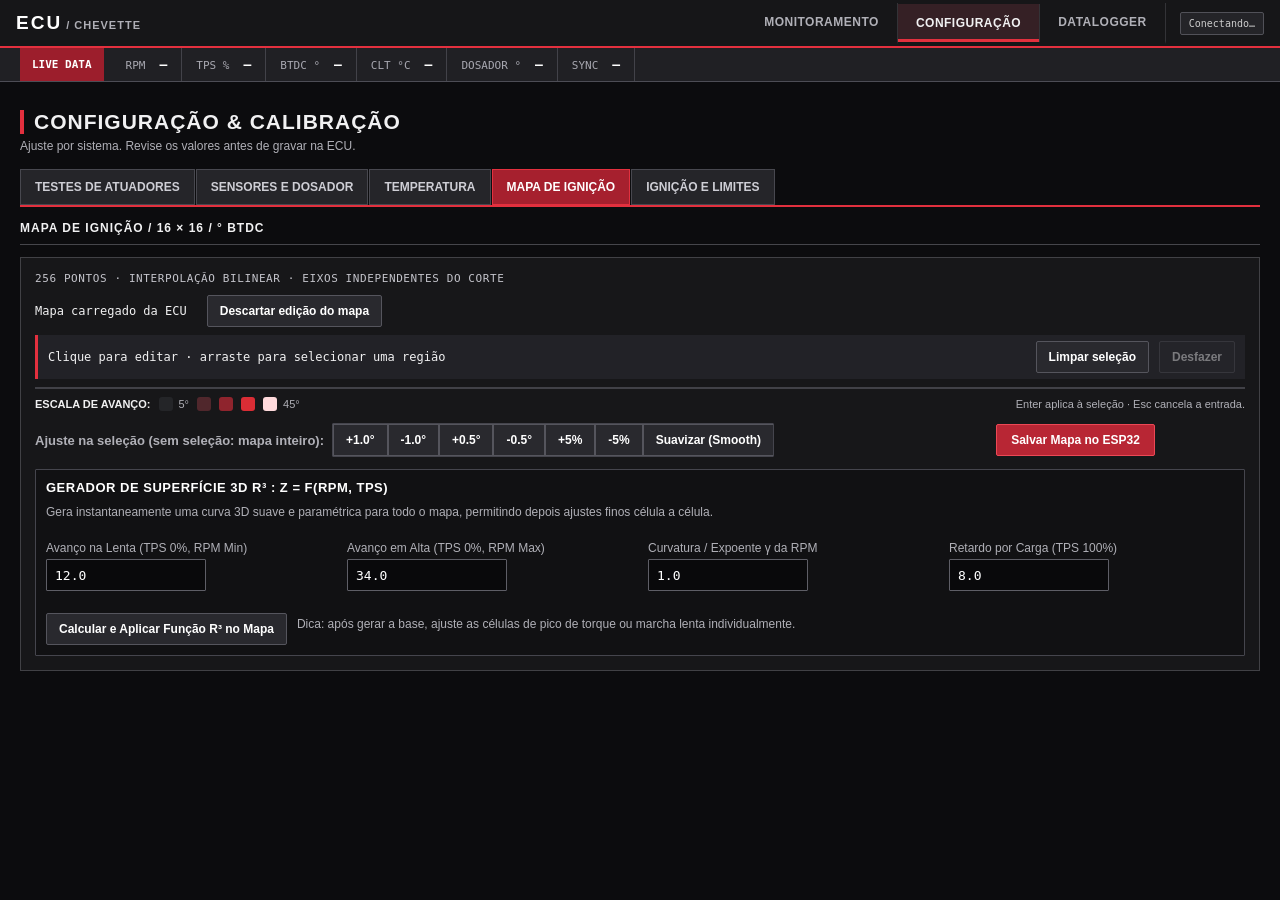
==== commit 2f6f7417: "style+feat: color scheme and UI changed, plus simulator for windows" ====
--- a/data/config.html
+++ b/data/config.html
@@ -7,19 +7,19 @@
 <link rel="stylesheet" href="style.css">
 </head>
 <body>
-<nav>
+<nav><a class="brand" href="index.html">ECU<span> / CHEVETTE</span></a>
   <a href="index.html">Monitoramento</a>
   <a href="config.html" class="active">Configuração</a>
-  <a href="logs.html">Logs</a>
-</nav>
+  <a href="logs.html">Datalogger</a>
+<span id="connection-state" class="badge" role="status">Conectando…</span></nav>
 <main>
-  <h1>Configuração & Calibração</h1>
+  <h1>Configuração & Calibração</h1><p class="subtitle">Ajuste por sistema. Revise os valores antes de gravar na ECU.</p><div id="config-tabs" class="section-tabs" role="tablist" aria-label="Sistemas"></div>
 
   <!-- ===================================================================== -->
   <!-- ÁREA DE TESTE MANUAL DE ATUADORES (OVERRIDE)                          -->
   <!-- ===================================================================== -->
   <h2>Área de Teste Manual de Atuadores</h2>
-  <div class="panel" style="border: 1px solid var(--accent); background: #161a22;">
+  <div class="panel" style="border: 1px solid var(--accent); background: #171719;">
     <p style="color:var(--text); font-size:13px; margin-top:0;">
       Use para testar o funcionamento físico da ventoinha do radiador e o curso do servo dosador de combustível.
     </p>
@@ -168,23 +168,23 @@
   <!-- ===================================================================== -->
   <!-- 3. MAPA DE IGNIÇÃO & GERADOR DE SUPERFÍCIE R³                        -->
   <!-- ===================================================================== -->
-  <h2>Mapa de Ignição Alpha-N (Avanço em ° BTDC)</h2>
+  <h2>Mapa de Ignição / 16 × 16 / ° BTDC</h2>
   <div class="panel">
-    <canvas id="mapCanvas" width="900" height="380"></canvas>
+    <div class="map-spec">256 PONTOS · INTERPOLAÇÃO BILINEAR · EIXOS INDEPENDENTES DO CORTE</div><p id="map-state" role="status">Mapa carregado da ECU</p><button class="secondary" onclick="discardMap()">Descartar edição do mapa</button><div class="map-selection-bar"><span id="selection-info">Clique para editar · arraste para selecionar uma região</span><button class="secondary" onclick="clearMapSelection()">Limpar seleção</button><button class="secondary" id="map-undo" onclick="undoMapEdit()" disabled>Desfazer</button></div><div class="map-scroll"><div id="mapGrid" tabindex="0" role="grid" aria-label="Mapa de ignição editável"></div></div>
     
     <div class="legend">
-      <span style="font-weight:600; color:var(--text);">Gradiente Térmico Calibrado:</span>
-      <span><i style="background:rgb(30,60,200)"></i> Baixo (frio)</span>
-      <span><i style="background:rgb(0,180,210)"></i></span>
-      <span><i style="background:rgb(40,200,80)"></i></span>
-      <span><i style="background:rgb(240,210,30)"></i></span>
-      <span><i style="background:rgb(230,60,30)"></i> Alto (quente)</span>
-      <span style="margin-left:auto; color:var(--text-dim);">Clique em qualquer célula para editar manualmente.</span>
+      <span style="font-weight:600; color:var(--text);">ESCALA DE AVANÇO:</span>
+      <span><i style="background:rgb(36,37,40)"></i> 5°</span>
+      <span><i style="background:rgb(80,39,44)"></i></span>
+      <span><i style="background:rgb(143,36,45)"></i></span>
+      <span><i style="background:rgb(218,45,53)"></i></span>
+      <span><i style="background:rgb(255,218,220)"></i> 45°</span>
+      <span style="margin-left:auto; color:var(--text-dim);">Enter aplica à seleção · Esc cancela a entrada.</span>
     </div>
 
     <!-- Barra de Ferramentas e Ajuste em Lote -->
     <div class="map-toolbar">
-      <span style="font-size:13px; color:var(--text-dim); font-weight:600;">Ajuste em Lote:</span>
+      <span style="font-size:13px; color:var(--text-dim); font-weight:600;">Ajuste na seleção (sem seleção: mapa inteiro):</span>
       <div class="btn-group">
         <button type="button" onclick="applyTableDelta(1.0)">+1.0°</button>
         <button type="button" onclick="applyTableDelta(-1.0)">-1.0°</button>
@@ -249,34 +249,24 @@
 </main>
 
 <script src="app.js"></script>
+<script src="map-editor.js"></script>
 <script>
+let mapDirty = false;
+function markMapDirty() { mapDirty = true; document.getElementById('map-state').textContent = 'Alterações no mapa ainda não gravadas'; }
+function discardMap() { if (!mapDirty || confirm('Descartar alterações locais do mapa?')) { mapDirty = false; loadMap(); document.getElementById('map-state').textContent = 'Mapa carregado da ECU'; } }
+window.addEventListener('beforeunload', e => { if (mapDirty) { e.preventDefault(); e.returnValue = ''; } });
 let mapData = null;
 let liveTpsRaw = 0;
 
 function loadMap() {
   fetchJSON('/api/map').then(d => {
     mapData = d;
+    resetMapEditor();
     renderMap();
   });
 }
 
-function renderMap() {
-  if (!mapData) return;
-  const canvas = document.getElementById('mapCanvas');
-  drawHeatmap(canvas, mapData.rpmAxis, mapData.tpsAxis, mapData.table, {
-    minVal: 5.0,
-    maxVal: 45.0,
-    onCellClick: (row, col, current) => {
-      const val = prompt(`Avanço para TPS ${mapData.tpsAxis[row].toFixed(0)}% / RPM ${mapData.rpmAxis[col].toFixed(0)}:`, current.toFixed(1));
-      if (val === null) return;
-      const num = parseFloat(val.replace(',', '.'));
-      if (isNaN(num)) return;
-      mapData.table[row][col] = num;
-      renderMap();
-      postJSON('/api/map', { row, col, value: num });
-    }
-  });
-}
+function renderMap() { if (mapData) renderMapGrid(); }
 
 function updateTriggerTotal() {
   const teeth = parseInt(document.getElementById('triggerTeethOffset').value) || 0;
@@ -295,20 +285,24 @@
 
 function applyTableDelta(delta) {
   if (!mapData) return;
-  mapData.table = modifyTableDelta(mapData.table, delta);
+  transformMapSelection(value => Math.round((value + delta)*10)/10);
   renderMap();
+  markMapDirty();
 }
 
 function applyTableFactor(factor) {
   if (!mapData) return;
-  mapData.table = modifyTableFactor(mapData.table, factor);
+  transformMapSelection(value => Math.round(value * factor*10)/10);
   renderMap();
+  markMapDirty();
 }
 
 function applyTableSmooth() {
   if (!mapData) return;
-  mapData.table = smoothTable(mapData.table);
+  const smoothed = smoothTable(mapData.table);
+  transformMapSelection((value,r,c) => smoothed[r][c]);
   renderMap();
+  markMapDirty();
 }
 
 function generateAndApplyR3() {
@@ -319,13 +313,17 @@
     rpmGamma: parseFloat(document.getElementById('r3_gamma').value) || 1.0,
     tpsRetard: parseFloat(document.getElementById('r3_tpsRetard').value) || 8.0
   };
+  rememberMapEdit();
   mapData.table = generateR3Surface(mapData.rpmAxis, mapData.tpsAxis, params);
   renderMap();
+  markMapDirty();
 }
 
 function saveMapToServer() {
   if (!mapData) return;
-  postJSON('/api/map', { table: mapData.table }).then(() => {
+  const snapshot = JSON.stringify(mapData.table);
+  postJSON('/api/map', { table: JSON.parse(snapshot) }).then(() => {
+    if (snapshot === JSON.stringify(mapData.table)) { mapDirty = false; document.getElementById('map-state').textContent = 'Mapa gravado na ECU'; }
     flashSaved('saved-map');
   });
 }
@@ -423,7 +421,11 @@
     maxDwellMs: parseFloat(document.getElementById('maxDwellMs').value),
     twoStepRpm: parseFloat(document.getElementById('twoStepRpm').value),
     ignitionEnabled: document.getElementById('ignitionEnabled').checked
-  }).then(() => flashSaved('saved-ign'));
+  }).then(() => {
+    flashSaved('saved-ign');
+    // Atualiza apenas a leitura; o corte nao desloca os eixos.
+    fetchJSON('/api/map').then(d => { if (!mapDirty) mapData = d; else mapData.rpmAxis = d.rpmAxis; renderMap(); });
+  });
 }
 
 loadMap();
@@ -441,5 +443,6 @@
   document.getElementById('testServoAngleLive').textContent = d.servoAngle + '°' + (d.servoOverride !== -1 ? ' [MODO TESTE FORÇADO]' : ' [AUTOMÁTICO]');
 });
 </script>
-</body>
+<script src="config-ui.js"></script>
+<script src="technical.js"></script></body>
 </html>
--- a/data/style.css
+++ b/data/style.css
@@ -350,3 +350,112 @@
 .btn-stop-test:hover {
   background: #dc2626;
 }
+/* Console técnica: alta densidade, grafite / vermelho / branco. */
+:root { --bg:#0c0c0e; --panel:#171719; --panel-border:#414145; --text:#f1f1f2; --text-dim:#b0b0b7; --accent:#e3303e; --ok:#ececef; --danger:#ff4b59; --warn:#e4bd72; }
+body { font:13px 'Segoe UI',Arial,sans-serif; background:var(--bg); }
+nav { position:sticky; top:0; z-index:20; align-items:center; flex-wrap:wrap; background:#161618; padding:0 16px; border-bottom:2px solid var(--accent); gap:0; }
+nav a { padding:12px 18px; font-size:12px; text-transform:uppercase; border-right:1px solid #333337; }
+nav a.active { background:#352025; border-bottom:0; box-shadow:inset 0 -3px var(--accent); }
+nav .brand { margin-right:auto; color:#fff; font-size:19px; font-weight:900; letter-spacing:2px; padding-left:0; border:0; }
+.brand span { color:#afafb6; font-size:11px; letter-spacing:1px; }
+nav .badge { margin-left:14px; font-size:10px; }
+main { max-width:1600px; padding:16px 20px; }
+h1 { font-size:21px; text-transform:uppercase; letter-spacing:1px; margin:12px 0 5px; border-left:4px solid var(--accent); padding-left:10px; }
+h2 { font-size:12px; color:#f1f1f2; margin:0 0 12px; border-bottom:1px solid #46464b; padding-bottom:9px; letter-spacing:1px; }
+h3 { font-size:13px; }
+.subtitle { color:var(--text-dim); font-size:12px; margin:0 0 16px; }
+.panel { background:var(--panel); border:1px solid var(--panel-border); border-radius:0; padding:14px; margin-bottom:12px; }
+.gauges { grid-template-columns:repeat(6,minmax(0,1fr)); gap:1px; border:1px solid #4c4c51; background:#4c4c51; }
+.gauge { border:0; border-radius:0; background:#171719; padding:14px 12px; text-align:left; }
+.gauge .value { font:700 clamp(26px,3vw,40px) Consolas,'Courier New',monospace; color:#fff; }
+.gauge:first-child { border-top:3px solid var(--accent); padding-top:11px; background:#24181c; }
+.gauge .label { font-size:10px; color:#bdbdc4; margin-top:6px; }
+.status-row { gap:5px; margin:10px 0; }
+.badge { border-radius:2px; padding:5px 8px; font:11px Consolas,monospace; border:1px solid #515158; background:#242428; color:#ccc; }
+.badge.ok { color:#fff; background:#29292e; border-color:#85858d; }
+.badge.danger,.badge.warn-pulse { color:#fff; background:#881e2a; border-color:#ff4b59; }
+input[type=number],input[type=text],select { background:#09090b!important; color:#fff!important; border:1px solid #5e5e66; border-radius:1px; padding:7px 8px; font:13px Consolas,monospace; min-height:32px; }
+input[type=checkbox],input[type=range] { accent-color:var(--accent); }
+label { font-size:12px; }
+.form-grid { gap:5px 16px; }
+button { border-radius:2px; padding:7px 12px; font-size:12px; min-height:32px; margin-top:10px; background:#b82634; color:#fff; border:1px solid #ec4855; }
+button.secondary,.btn-group button { background:#29292e; border-color:#55555d; color:#fff; }
+button:disabled { opacity:.4; cursor:default; }
+button:hover { filter:brightness(1.2); }
+:focus-visible { outline:2px solid #fff; outline-offset:3px; }
+.section-tabs { display:flex; gap:1px; flex-wrap:wrap; margin:14px 0; border-bottom:2px solid var(--accent); }
+.section-tabs button { margin:0; background:#252529; color:#ceced5; border:1px solid #48484f; text-transform:uppercase; border-radius:0; padding:10px 14px; }
+.section-tabs button[aria-selected=true] { color:#fff; background:#a6202e; border-color:#e3303e; }
+.config-section[hidden] { display:none; }
+.map-scroll { border:1px solid #414147; background:#0c0c0e; }
+canvas { background:#0c0c0e; border-radius:0; }
+.map-spec { font:11px Consolas,monospace; letter-spacing:.6px; color:#c4c4cb; }
+#map-state { display:inline-block; margin:9px 20px 9px 0; font:12px Consolas,monospace; }
+.cell-editor { display:flex; align-items:center; flex-wrap:wrap; gap:10px; padding:8px 10px; margin:9px 0; background:#252528; border-left:3px solid var(--accent); }
+.cell-editor b { min-width:240px; font:12px Consolas,monospace; }
+.cell-editor label,.cell-editor button { margin:0; }
+.cell-editor input { width:90px; }
+.generator-box,.test-card,.calib-live,.btn-group,.cylinder,.coil-brace { border-radius:1px; background:#111113; border-color:#45454d; }
+.generator-box { padding:10px; margin-top:12px; }
+.generator-box h4 { color:#fff; }
+.test-grid { gap:10px; }
+.alert-banner { border-radius:0; padding:10px; animation:none; }
+.cylinder { width:55px; height:60px; font:700 24px Consolas,monospace; }
+.cylinder.firing { box-shadow:none; color:#fff; }
+.diagnostic-grid { display:grid; grid-template-columns:repeat(3,minmax(0,1fr)); gap:10px; margin-top:12px; }
+dl { display:grid; grid-template-columns:1fr auto; margin:0; font:12px Consolas,monospace; }
+dt,dd { padding:7px 2px; border-bottom:1px solid #303035; margin:0; }
+dt { color:#aaaab2; } dd { text-align:right; color:#fff; }
+.instrument-strip { display:flex; flex-wrap:wrap; background:#202024; border-bottom:1px solid #4d4d55; font:11px Consolas,monospace; padding:0 20px; }
+.instrument-strip>b { background:#9c1e2c; color:#fff; padding:10px 12px; margin-right:8px; }
+.instrument-strip>span { padding:9px 14px; border-right:1px solid #424249; color:#a8a8b1; }
+.instrument-strip strong { color:#fff; margin-left:14px; font-size:13px; }
+.telemetry-stale .instrument-strip strong,.telemetry-stale .gauges,.telemetry-stale .diagnostic-grid { opacity:.35; }
+.rpm-instrument { border:1px solid #46464e; background:#141416; padding:10px 12px; margin-bottom:10px; }
+.meter-heading,.rpm-scale { display:flex; justify-content:space-between; font:11px Consolas,monospace; color:#bebec7; }
+.rpm-track { margin:8px 0 5px; height:22px; background:repeating-linear-gradient(90deg,#29292e 0,#29292e calc(2.5% - 2px),#101012 calc(2.5% - 2px),#101012 2.5%); }
+#rpm-fill { height:100%; background:repeating-linear-gradient(90deg,#da3040 0,#da3040 calc(2.5% - 2px),#171719 calc(2.5% - 2px),#171719 2.5%); max-width:100%; }
+.sim-controls { display:flex; align-items:center; flex-wrap:wrap; gap:12px; border:1px dashed #686870; background:#202023; color:#c3c3cb; padding:6px 10px; margin-bottom:12px; font:11px Consolas,monospace; }
+.sim-controls label { margin:0 0 0 auto; }
+.notification { position:fixed; right:16px; bottom:16px; max-width:calc(100vw - 32px); padding:14px 18px; background:#28282e; color:#fff; border:1px solid #c2c2cb; z-index:100; }
+.notification.error { background:#521720; border-color:var(--danger); }
+.log-toolbar { display:flex; align-items:center; flex-wrap:wrap; gap:8px; margin-bottom:12px; }
+.log-toolbar button,.log-toolbar label { margin:0; }
+.file-label input { max-width:210px; font-size:11px; }
+.log-summary { display:flex; flex-wrap:wrap; gap:20px; font:12px Consolas,monospace; border-block:1px solid #44444c; padding:9px 0; margin:12px 0; }
+.channel-grid { display:grid; grid-template-columns:repeat(4,minmax(0,1fr)); gap:6px; margin-bottom:12px; }
+.channel-card { border:1px solid #43434b; border-left:3px solid var(--channel); background:#111113; padding:8px 10px; }
+.channel-card label { margin:0; }
+.channel-card strong { display:block; font:700 22px Consolas,monospace; margin:8px 0; }
+.channel-card small { color:#b8b8c0; font:11px Consolas,monospace; }
+#logCanvas { width:100%; touch-action:pan-y; }
+#cursor-slider { width:100%; }
+.map-hint { font-size:11px; }
+.legend { font-size:11px; flex-wrap:wrap; gap:8px; }
+@media(max-width:1000px) { .gauges { grid-template-columns:repeat(3,minmax(0,1fr)); } .diagnostic-grid { grid-template-columns:1fr; } }
+@media(max-width:600px) { main { padding:10px; } nav { padding:0 10px; } nav .brand { width:100%; padding:9px 0; } nav a { font-size:10px; padding:10px; } nav .badge { margin:6px 0; } .instrument-strip { padding:0; } .instrument-strip>span { padding:6px; } .instrument-strip>b { display:none; } .gauges,.channel-grid { grid-template-columns:repeat(2,minmax(0,1fr)); } .panel { padding:10px; } .form-grid,.test-grid { grid-template-columns:1fr; } .sim-controls label { margin-left:0; } .cell-editor b { min-width:100%; } .section-tabs button { padding:9px; font-size:10px; } }
+@media(prefers-reduced-motion:reduce) { *,*::before,*::after { animation:none!important; transition:none!important; } }
+/* Planilha de calibração com seleção retangular e edição na própria célula. */
+body:has(#mapGrid) main,body:has(#logCanvas) main { max-width:1920px; }
+.map-scroll { width:100%; max-width:100%; min-width:0; container-type:inline-size; }
+#mapGrid { width:100%; min-width:0; user-select:none; touch-action:none; }
+.ignition-table { width:100%; table-layout:fixed; border-collapse:separate; border-spacing:1px; background:#08080a; font:700 clamp(5px,1.05cqw,14px) Consolas,monospace; }
+.ignition-table th { background:#222227; color:#dedee5; height:clamp(24px,2.2cqw,32px); padding:0; font:clamp(5px,1cqw,12px) Consolas,monospace; }
+.ignition-table th:first-child { width:7%; border-right:1px solid #62626e; }
+.ignition-table td { position:relative; text-align:center; height:clamp(22px,2.2cqw,32px); padding:0; cursor:cell; }
+.ignition-table td.selected { box-shadow:inset 0 0 0 2px #fff; }
+.ignition-table td.selected::after { content:''; position:absolute; inset:0; background:#ffffff15; pointer-events:none; }
+.ignition-table input.inline-map-input { position:absolute; inset:0; z-index:4; width:100%; min-width:0; height:100%; min-height:0; padding:0; text-align:center; font:inherit; color:#fff!important; background:#111!important; border:0; box-shadow:inset 0 0 0 1px #fff; outline:none; border-radius:0; }
+.inline-map-input[aria-invalid=true] { border-color:#ff4254!important; }
+.map-selection-bar { display:flex; flex-wrap:wrap; align-items:center; gap:10px; margin:8px 0; background:#222227; padding:6px 10px; font:12px Consolas,monospace; border-left:3px solid #e3303e; }
+.map-selection-bar span { margin-right:auto; }
+.map-selection-bar button { margin:0; }
+.chart-tools { display:flex; flex-wrap:wrap; align-items:center; gap:7px; background:#242429; border:1px solid #4b4b55; padding:8px; }
+.chart-tools button,.chart-tools label { margin:0; }
+#zoom-info { margin-left:auto; font:12px Consolas,monospace; color:#fff; }
+.chart-instructions { font:11px Consolas,monospace; color:#b9b9c5; margin:9px 0; }
+.chart-frame { border:1px solid #52525c; overflow-x:auto; background:#101013; }
+#logCanvas { display:block; width:100%; min-width:900px; cursor:crosshair; touch-action:none; }
+#logOverview { display:block; width:100%; height:90px; cursor:crosshair; touch-action:none; border:1px solid #52525c; }
+.overview-label { display:flex; justify-content:space-between; background:#242429; padding:7px 10px; margin-top:10px; font:11px Consolas,monospace; }
+.overview-label span { color:#b8b8c5; }
